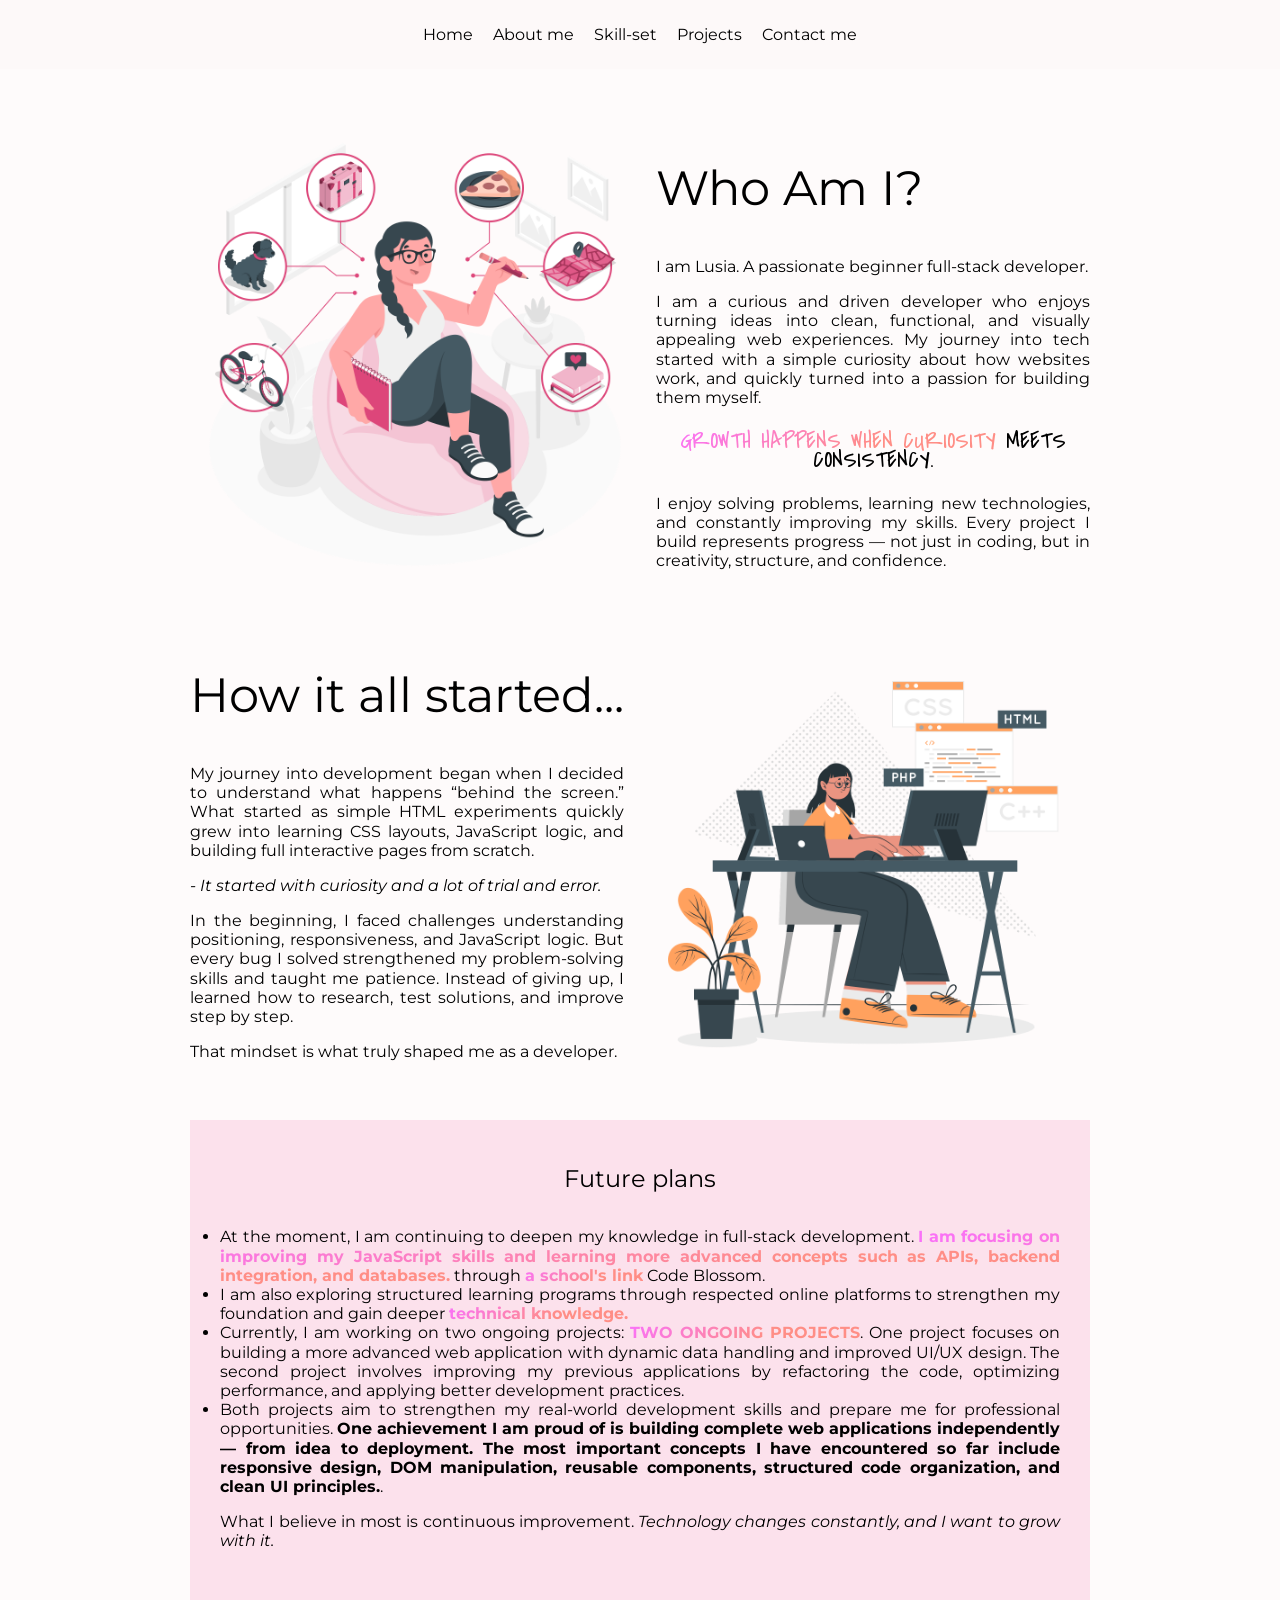
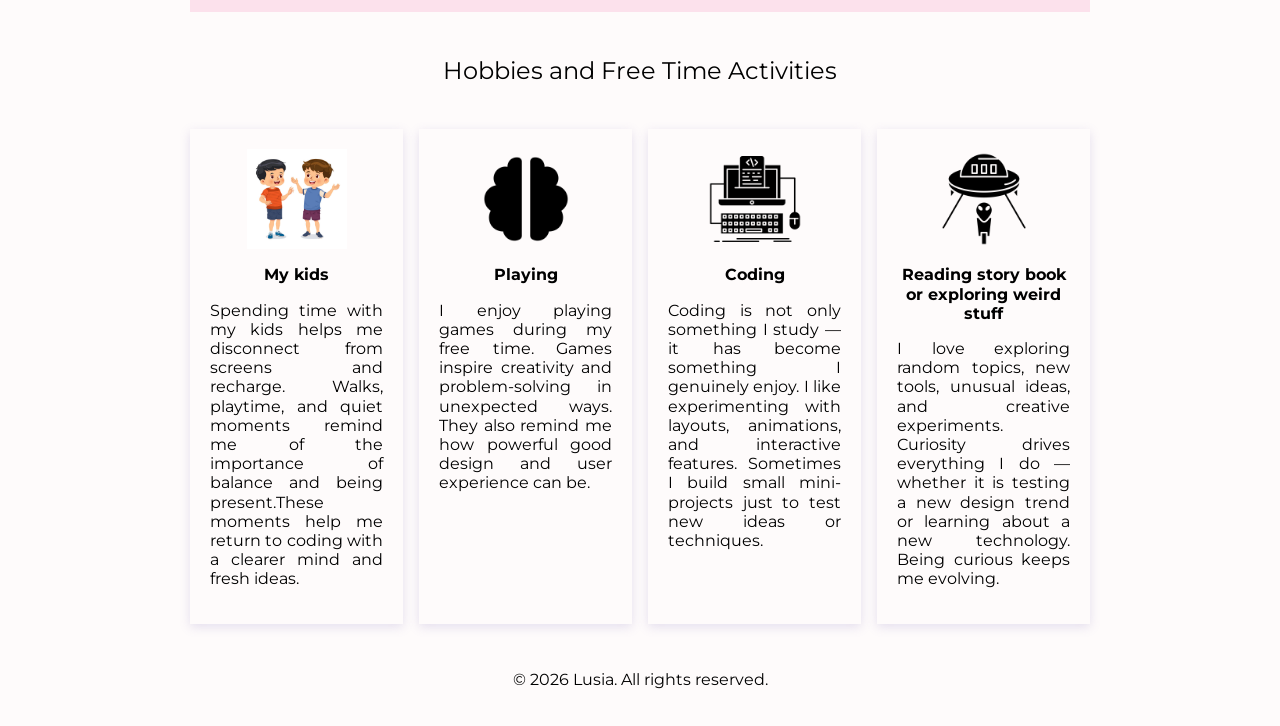
==== about-me.html @ 2c245848 "Add files via upload" ====
<!DOCTYPE html>
<html lang="en">

<head>
    <meta charset="UTF-8">
    <meta name="viewport" content="width=device-width, initial-scale=1.0">
    <meta name="description" content="Portfolio of Lusia Kaushiningwa showcasing web development projects.">
    <meta name="author" content="Lusia Kaushiningwa">
    <link rel="icon" href="assets/favicon.jpg">
    <meta property="og:title" content="Lusia Kaushiningwa Portfolio">
    <meta property="og:description" content="Web development projects using HTML, CSS, JavaScript, and Bootstrap.">
    <meta property="og:image" content="images/preview.png">
    <meta name="theme-color" content="#0d6efd">
        <title>Lusia portfolio - About Me</title>
    <link rel="shortcut icon" href="assets/Code blossom.jpg">
    <link rel="icon" href="assets/Code blossom.jpg">
    <link rel="stylesheet" type="text/css" href="css/style.css">
    <link rel="stylesheet" type="text/css" href="css/style-about-me.css">
    <!-- Google Fonts -->
    <link rel="preconnect" href="https://fonts.googleapis.com">
    <link rel="preconnect" href="https://fonts.gstatic.com" crossorigin>
    <link href="https://fonts.googleapis.com/css2?family=Covered+By+Your+Grace&family=Montserrat:wght@200;400&family=Oswald:wght@200;400&display=swap" rel="stylesheet">
</head>

<body>
    <!-- navigation bar -->
    <nav class="sticky">
        <label for="drop" class="toggle" id="main-toggle">
            <span class="nav-icon"></span>
        </label>
        <input type="checkbox" id="drop">
        <ul class="main-nav">
            <li><a href="index.html">Home</a></li>
            <li><a href="about-me.html">About me</a></li>
            <li><a href="skill-set.html">Skill-set</a></li>
            <li><a href="portfolio.html">Projects</a></li>
            <li><a href="index.html#contact-me">Contact me</a></li>
        </ul>
    </nav>

    <!-- about me -->
    <!-- section1 - introduction -->
    <section class="grid-system-2 w-900 padding">
        <section class="center align-center">
            <img class="max-width" src="assets/about-me1.png" alt="picture-of-me">
        </section>
        <section class="justify">
            <h2 class="main-title-large">Who Am I?</h2>
            <p>I am Lusia. A passionate beginner full-stack developer.</p>
            <p>I am a curious and driven developer who enjoys turning ideas into clean, functional, and visually appealing web experiences. My journey into tech started with a simple curiosity about how websites work, and quickly turned into a passion for building them myself. </p>
            <p class="quote uppercase center"><span class="colorful-letter">Growth happens when curiosity </span> meets consistency.</p>
            <p>I enjoy solving problems, learning new technologies, and constantly improving my skills. Every project I build represents progress — not just in coding, but in creativity, structure, and confidence.</p>
        </section>
    </section>


    <!-- section2 - background story -->
    <section class="grid-system-2 w-900 padding">
        <section class="justify">
            <h2 class="main-title-large center">How it all started...</h2>
            <p>My journey into development began when I decided to understand what happens “behind the screen.” What started as simple HTML experiments quickly grew into learning CSS layouts, JavaScript logic, and building full interactive pages from scratch.</p>
            <p class="italic">- It started with curiosity and a lot of trial and error.</p>
            <p>In the beginning, I faced challenges understanding positioning, responsiveness, and JavaScript logic. But every bug I solved strengthened my problem-solving skills and taught me patience. Instead of giving up, I learned how to research, test solutions, and improve step by step.</p>

           <p>That mindset is what truly shaped me as a developer.</p>
        </section>
        <section class="center align-center">
            <img class="max-width" src="assets/about-me2.png" alt="story-of-myself">
        </section>
    </section>


    <!-- section3 - future plans -->
    <section class="w-900">
        <section class="baby-pink-light">
            <h3 class="main-title center">Future plans</h3>
            <ul class="justify padding-list-10">
                <li class="no-padding-list-item">
                    At the moment, I am continuing to deepen my knowledge in full-stack development. <span
                        class="bold colorful-letter">I am focusing on improving my JavaScript skills and learning more advanced concepts such as APIs, backend integration, and databases.</span> through <span
                        class="bold colorful-letter"><a class="link" href="https://www.code-blossom.com/"
                            target="_blank">a school's link</a></span>
                    Code Blossom.
                </li>
                <li class="no-padding-list-item">
                    I am also exploring structured learning programs through respected online platforms to strengthen my foundation and gain deeper  <span
                        class="bold colorful-letter">technical knowledge.</span>
                </li>
                <li class="no-padding-list-item">
                    Currently, I am working on two ongoing projects: <span class="bold uppercase colorful-letter">two ongoing projects</span>.
                    One project focuses on building a more advanced web application with dynamic data handling and improved UI/UX design.
                    The second project involves improving my previous applications by refactoring the code, optimizing performance, and applying better development practices.
                </li>
                <li class="no-padding-list-item">
                    Both projects aim to strengthen my real-world development skills and prepare me for professional opportunities.
                     <span class="bold">One achievement I am proud of is building complete web applications independently — from idea to deployment. The most important concepts I have encountered so far include responsive design, DOM manipulation, reusable components, structured code organization, and clean UI principles.</span>. 
                </li>
                <p>What I believe in most is continuous improvement.  <span class="italic">Technology changes constantly, and I want to grow with it.</span> </p>
            </ul>
        </section>
    </section>

    <!-- section4 - hobbies -->
    <section class="margin-trbl10">
        <section>
            <h3 class="main-title center padding">Hobbies and Free Time Activities</h3>
        </section>
        <section class="grid-system-4 w-900">
            <section class="card small-card justify">
                <img class="box margin-auto hobbies" src="assets/Kids.jpg" alt="hobbies1">
                <p class="bold center">My kids</p>
                <p>Spending time with my kids helps me disconnect from screens and recharge. Walks, playtime, and quiet moments remind me of the importance of balance and being present.These moments help me return to coding with a clearer mind and fresh ideas.</p>
            </section>
            <section class="card small-card justify">
                <img class="box margin-auto hobbies" src="assets/board-game.png" alt="hobbies2">
                <p class="bold center">Playing</p>
                <p>I enjoy playing games during my free time. Games inspire creativity and problem-solving in unexpected ways. They also remind me how powerful good design and user experience can be.</p>
            </section>
            <section class="card small-card justify">
                <img class="box margin-auto hobbies" src="assets/coding.png" alt="hobbies3">
                <p class="bold center">Coding</p>
                <p>Coding is not only something I study — it has become something I genuinely enjoy. I like experimenting with layouts, animations, and interactive features. Sometimes I build small mini-projects just to test new ideas or techniques.</p>
            </section>
            <section class="card small-card justify">
                <img class="box margin-auto hobbies" src="assets/plot-reading.png" alt="hobbies4">
                <p class="bold center">Reading story book or exploring weird stuff</p>
                <p>I love exploring random topics, new tools, unusual ideas, and creative experiments. Curiosity drives everything I do — whether it is testing a new design trend or learning about a new technology. Being curious keeps me evolving.</p>
            </section>
        </section>
    </section>

    <!-- footer -->
    <footer>
  <p>© <span id="year">2026</span> Lusia. All rights reserved.</p>
</footer>
<script src="js/main.js"></script>
</body>

</html>
---- css/style.css ----
/* BODY */
html{
    font-size: 100%;
    line-height: 1.2rem;
    /* text-size adjust is to maintain the text-size even when the users rotates their phone to landscape view */
    -webkit-text-size-adjust: 100%;
    /* Firefox supports only the android version and safari supports only the ios version at the moment according to MDN (2023)*/
    -moz-text-size-adjust: 100%;
    -ms-text-size-adjust: 100%;
}

body {
    background-color: rgba(253, 244, 244, 30%);
    font-family: 'Montserrat', Arial, sans-serif;
    margin: 0px;
}
/*-------------------------------------------*/

/* GENERAL */
/* Fonts */
.large{
    font-weight: normal;
    line-height: normal;
    font-family: 'Oswald', Arial, sans-serif;
    font-size: 5rem;
    letter-spacing: 4px;
    font-weight: bold;
    text-transform: uppercase;
    margin: 0px;  
    background-image: linear-gradient(135deg, rgb(250, 113, 250)0%, rgb(255, 142, 134)60%);
    background-clip: text;
    -webkit-background-clip: text;
    -webkit-text-fill-color: transparent;
    word-wrap: break-word;
}

.medium-spacing{
    font-weight: normal;
    line-height: normal;
    font-family: 'Oswald', Arial, sans-serif;
    font-size: 4rem;
    letter-spacing: 4px;
    margin: 0px;
}

.medium-spacing-halfsize{
    font-weight: normal;
    line-height: normal;
    font-family: 'Oswald', Arial, sans-serif;
    font-size: 2rem;
    letter-spacing: 4px;
    margin: 0px;
}

.main-title-large{
    font-weight: normal;
    line-height: normal;
    font-size: 3rem;
}

.main-title{
    font-weight: normal;
    line-height: normal;
    font-size: 1.5rem;
}

.small{
    font-weight: normal;
    font-size: 0.7rem;
}

.quote{
    font-family: 'Covered By Your Grace', cursive, sans-serif;
    font-size: 1.5em;
}

.uppercase{
    text-transform: uppercase;
}

.italic{
    font-style: italic;
}

.bold{
    font-weight: bold;
}

.colorful-letter{
    background-image: linear-gradient(135deg, rgb(250, 113, 250)0%, rgb(255, 142, 134)60%);
    background-clip: text;
    -webkit-background-clip: text;
    -webkit-text-fill-color: transparent;
}

/* Background colors */
.baby-pink{
    background-color: rgba(253, 129, 187, 0.3);
    margin: 20px auto;
    padding: 20px;
    text-align: center;
}

.baby-pink-light{
    background-color: rgba(243, 162, 200, 0.3);
    margin: 20px auto;
    padding: 20px;
    text-align: center;
}

/* Setting alignments and sizing */
/* for the flexbox */
.wrapper{
    max-width: 900px;
    margin: auto;
    padding: 20px;
    display: flex;
    gap: 20px 20px;
}

.column{
    flex: 50%;
}

.w-900{
    max-width: 900px;
    margin: auto;
}

/* for the grid system */
.grid-system-2{
    display: grid;
    grid-template-columns: repeat(2, 1fr);
    gap: 1rem;
}

.grid-system-4{
    display: grid;
    grid-template-columns: repeat(auto-fill, minmax(200px, 1fr));
    gap: 1rem;
}

/* other */
.max-width{
    max-width: 450px;
}

.max-height{
    max-height: 350px;
}

.align-center{
    align-self: center;
}

.justify-content{
    justify-content: right;
}

.justify{
    text-align: justify;
}

.center{
    text-align: center;
}

.padding{
    padding: 20px;
}

.padding-top{
    padding-top: 20px;
}

.padding-right{
    padding-right: 20px;
}

.padding-bottom{
    padding-bottom: 20px;
}

.padding-left{
    padding-left: 20px;
}

.margin-auto{
    margin: auto;
}

.margin-trbl10{
    margin: 10px;
}

/* for sticky bottom button */
.flex{
    display: flex;
    flex-direction: column;
}

.bottom{
    align-self: flex-start;
    margin-top: auto;
    transition: background-color 1s ease, color 1s ease;
}

/* Miscellaneous */
.button{
    background-color: rgba(253, 129, 187, 0.3);
    padding: 10px;
    text-decoration: none;
    border-radius: 5%;
    color: black;
}

/* I only used button-outline on this project, */
.button-outline{
    border: 2px solid  rgba(253, 129, 187, 0.3);
    padding: 10px;
    text-decoration: none;
    border-radius: 5%;
    color: black;
}

.link{
    text-decoration: none;
    transition: 1s ease-in-out;
}

/* I had to double this code, because of the :hover and :active on link above */
.link-no-scale{
    text-decoration: none;
}

.no-padding-list-item{
    padding-left: 0;
}

.padding-list-10{
    padding: 10px;
}

.no-bullet-list{
    list-style-type: none;
}
/* ---------------------------------- */

/* ANIMATIONS AND OTHER BEAUTIES */
.button-outline:hover, .button-outline:active{
    border: 2px solid  rgba(253, 129, 187, 0.3);
    background-color: rgba(253, 129, 187, 0.6);
    padding: 10px;
    text-decoration: none;
    border-radius: 5%;
    color: rgb(255, 255, 255);
    
}

.link:hover, .link:active{
    font-size: 1.2rem;
    transform: scale(1.5);
}

.progress-bar:hover, .progress-bar:active {
    box-shadow: 5px 5px 5px #cdadcd;
    
}

/* ---------------------------------- */

/* NAV */
nav {
    margin-bottom: 30px;
}

.main-nav{
    background-color: rgb(253, 249, 249);
    display: flex;
    list-style-type: none;
    justify-content: center;
    padding: 20px;
    margin: 0px;
}

.main-nav li {
    padding: 5px 10px;
}

.main-nav li a {
    color: #000000;
    text-decoration: none;
}

.main-nav li a:hover {
    color: rgb(254, 175, 210);
    text-decoration: none;
    font-weight: bold;
}

.sticky {
    position: -webkit-sticky; /* for Safari */
    position: sticky;
    top: 0;
    align-self: flex-start; /* <-- this is the fix */
}

/* Nav-icon */
.toggle, #drop{
    display: none;
}

#main-toggle{
    border: 1px solid #df36854d;
    float: right;
    padding: 20px;
    /* position: relative; */
    user-select: none;
}

.nav-icon{
    background-color: #df36854d;
    display: block;
    height: 3px;
    width: 10px;
    position: relative;
}

.nav-icon::before,
.nav-icon::after{
    background-color: #df36854d;
    content: "";
    display: block;
    height: 100%;
    width: 100%;
    position: absolute;
}

.nav-icon::before{
    top: 5px;
}

.nav-icon::after{
    top: -5px;
}
/* ---------------------------------- */

/* FOOTER */
footer{
    color: #000000;
    text-align: center;
    padding: 20px 0px;
}
/* ---------------------------------- */

/* INTRODUCTION */
.header-img{
    border-radius: 70%;
}
/* ---------------------------------- */

/* ARTICLE */
/* Everything here is made with general classes. Find them in the GENERAL section */
/* ---------------------------------- */

/* ABOUT ME */
/* Everything here is made with general classes. Find them in the GENERAL section */
/* ---------------------------------- */

/* SKILLS */
.skills {
    list-style: none;
    text-transform: uppercase;
}

.progress-bar {
    background-color: #353b48;
    display: block;
    height: 10px;
    border-radius: 20px;
    transition: box-shadow 1s ease;
}

.progress-bar span {
    height: 10px;
    float: left;
    background: linear-gradient(135deg, rgb(250, 113, 250)0%, rgb(255, 142, 134)60%);
    border-radius: 20px;
    -webkit-background: linear-gradient(135deg, rgb(250, 113, 250) 0%, rgb(255, 142, 134) 60%);
    -webkit-border-radius: 20px;
}

.html {
    width: 90%;
    animation: html 3s;
}

.css {
    width: 75%;
    animation: css 3s;
}

.javascript {
    width: 63%;
    animation: javascript 3s;
}

.php {
    width: 54%;
    animation: php 3s;
}

.comm-adapt {
    width: 90%;
    animation: comm-adapt 3s;
}

.team-player {
    width: 85%;
    animation: team-player 3s;
}

.problem-solving {
    width: 82%;
    animation: problem-solving 3s;
}

.open-minded {
    width: 75%;
    animation: open-minded 3s;
}

@keyframes html {
    0% {
        width: 0%;
    }
    100% {
        width: 90%;
    }
}

@keyframes css {
    0% {
        width: 0%;
    }
    100% {
        width: 75%;
    }
}

@keyframes javascript {
    0% {
        width: 0%;
    }
    100% {
        width: 63%;
    }
}

@keyframes php {
    0% {
        width: 0%;
    }
    100% {
        width: 54%;
    }
}

@keyframes comm-adapt {
    0% {
        width: 0%;
    }
    100% {
        width: 90%;
    }
}

@keyframes team-player {
    0% {
        width: 0%;
    }
    100% {
        width: 85%;
    }
}

@keyframes problem-solving {
    0% {
        width: 0%;
    }
    100% {
        width: 82%;
    }
}

@keyframes open-minded {
    0% {
        width: 0%;
    }
    100% {
        width: 75%;
    }
}
/* ---------------------------------- */

/* PROJECTS */
/* I also used these card settings on other sub-pages */
.card{
    box-shadow: 0 3px 10px rgb(127 110 187 / 0.2); 
    padding: 20px;
}

.box{
    display: block;
    width: 100px;
}
/* ---------------------------------- */

/* CONTACT ME */
.box-contact{
    display: block;
    width: 100%; 
    text-align: center;
}

.logo{
    width: 50px;
}
/* ---------------------------------- */

/* SPECIAL THANKS */
/* Everything here is made with general classes. Find them in the GENERAL section */
/* ---------------------------------- */

/* RESPONSIVENESS */
/* Had to pay attention for that wondow.innerWidth when calculated max-width */
@media screen and (max-width: 867px){
    body{
        font-size: 90%;
    }

    .grid-system-2{
        grid-template-columns: 1fr;
    }

    .large{
        font-size: 4rem;
    }

    .medium-spacing{
        font-size: 2.5rem;
    }

    .main-title-large{
        font-size: 2rem;
        text-align: center;  
        margin: 0;
    }

    .main-title{
        text-align: center;
        margin: 0;
    }

    .small{
        font-size: 0.6rem;
    }

    .max-width{
        max-width: 300px
    }

    .max-height{
        max-height: 250px;
    }

    .padding-top{
        padding-top: 10px;
    }
    
    .padding-right{
        padding-right: 10px;
    }

    .padding-bottom{
        padding-bottom: 10px;
    }
    
    .padding-left{
        padding-left: 10px;
    }

    .logo{
        width: 40px;
    }
}

/* wrapper on home page looks better with this @media */
@media screen and (max-width: 750px){
    .wrapper{
        flex-direction: column;
        gap: 20px 0px;
    }

    .column{
        flex: 100%;
    }

    .box{
        margin: auto;
    }

    .thanks{
        text-align: center;
    }
}

/* media query for hamburger menu with dropdown */
@media screen and (max-width: 510px){
    .main-nav{
        display: none;
    }

    .toggle{
        display: block;
        background-color: #ffffff;
        border: 1px solid #fd81bb4d;
    }
    
    .toggle:hover{
        background-color: #f0e7e7;
    }
    
    #drop:checked+.main-nav{
        display: block;
    }

    nav{
        padding-bottom: 25px;
    }

    .max-width{
        max-width: 100%;
    }
}

/* media query for smaller screens */
/* smaller fonts were my way to go */
@media screen and (max-width: 377px){
    body{
        line-height: 1.5rem;
    }

    .large{
        font-size: 3rem;
    }

    .medium-spacing{
        font-size: 1.5rem;
    }

    .medium-spacing-halfsize{
        font-size: 1.5rem;
    }

    .main-title{
        font-size: 1rem;
    }

    .main-title-large{
        font-size: 1.5rem;
    }
}

/* DARK THEME */
@media (prefers-color-scheme: dark) {
    body {
        background-color: rgba(45, 45, 45, 1);
        color: white;
    }

    .baby-pink {
        background-color: rgb(243, 162, 200);
    }

    .baby-pink-light {
        background-color: rgba(45, 45, 45, 1);
        border: 2px solid rgb(243, 162, 200);
    }

    .main-nav {
        background-color: rgba(45, 45, 45, 1);
    }

    .main-nav li a {
        color: white;
    }

    .main-nav li a:hover {
        color: rgb(254, 175, 210);
    }

    #main-toggle{
        border: 1px solid rgba(255, 255, 255, 0.6);
        background-color: rgba(45, 45, 45, 1);
    }
    
    .nav-icon{
        background-color: rgba(255, 255, 255, 0.6);
    }
    
    .nav-icon::before,
    .nav-icon::after{
        background-color: rgba(255, 255, 255, 0.6);
    }

    .button-outline{
        border: 2px solid rgb(254, 175, 210);
        color: white;
    }

    .button-outline:hover, .button-outline:active{
        border: 2px solid rgb(254, 175, 210);
        background-color: rgb(254, 175, 210);
    }

    .card{
        box-shadow: 0 0px 0px; 
        border: 2px solid rgb(254, 175, 210);
    }

    .logo{
        background-color: white;
        padding: 2px;
        border-radius: 4px;
    }

    .hobbies{
        background-color: white;
        border-radius: 100%;
        padding: 10px;
    }

    footer{
        color: white;
    }

    @media screen and (max-width: 929px) {
        .baby-pink-light {
            margin-left: 10px;
            margin-right: 10px;
        }
    }
}
---- css/style-about-me.css ----
/* MEDIA OVERWRITE AND NEW SETTINGS */
@media screen and (max-width: 950px){
    .main-title-large{
        text-align: center;
    }

    .grid-system-2{
        grid-template-columns: 1fr;
    }

    .grid-system-4{
        grid-template-columns: repeat(2, 1fr);
    }

    .small-card{
        min-height: 300px;
    }
}

@media screen and (max-width: 950px) and (min-width: 510px){
    .max-width{
        max-width: 300px;
    }
}
@media screen and (max-width: 950px) and (min-width: 377px){
    .main-title-large{
        font-size: 2rem;
        text-align: center;  
        margin: 0;
    }
}

@media screen and (max-width: 600px){
    .grid-system-4{
        grid-template-columns: 1fr;
    }

    .small-card{
        height: auto;
    }
}
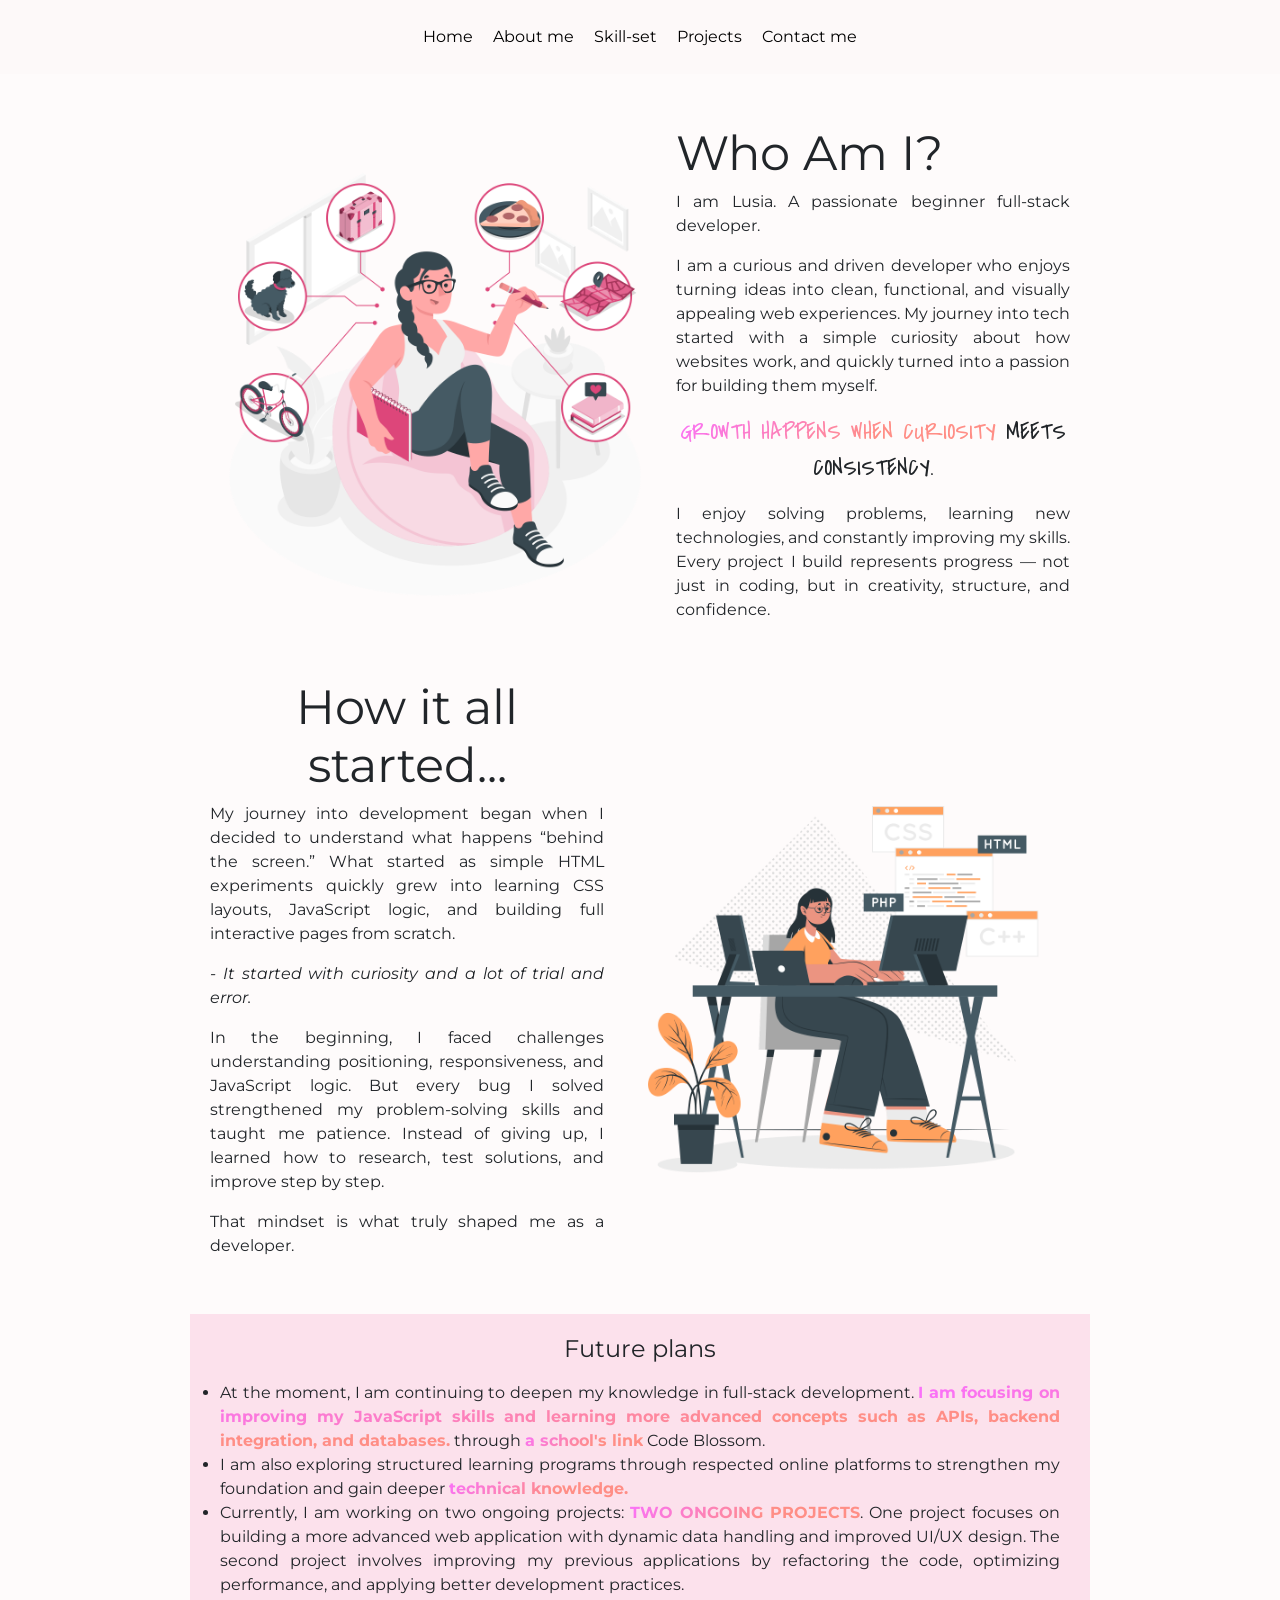
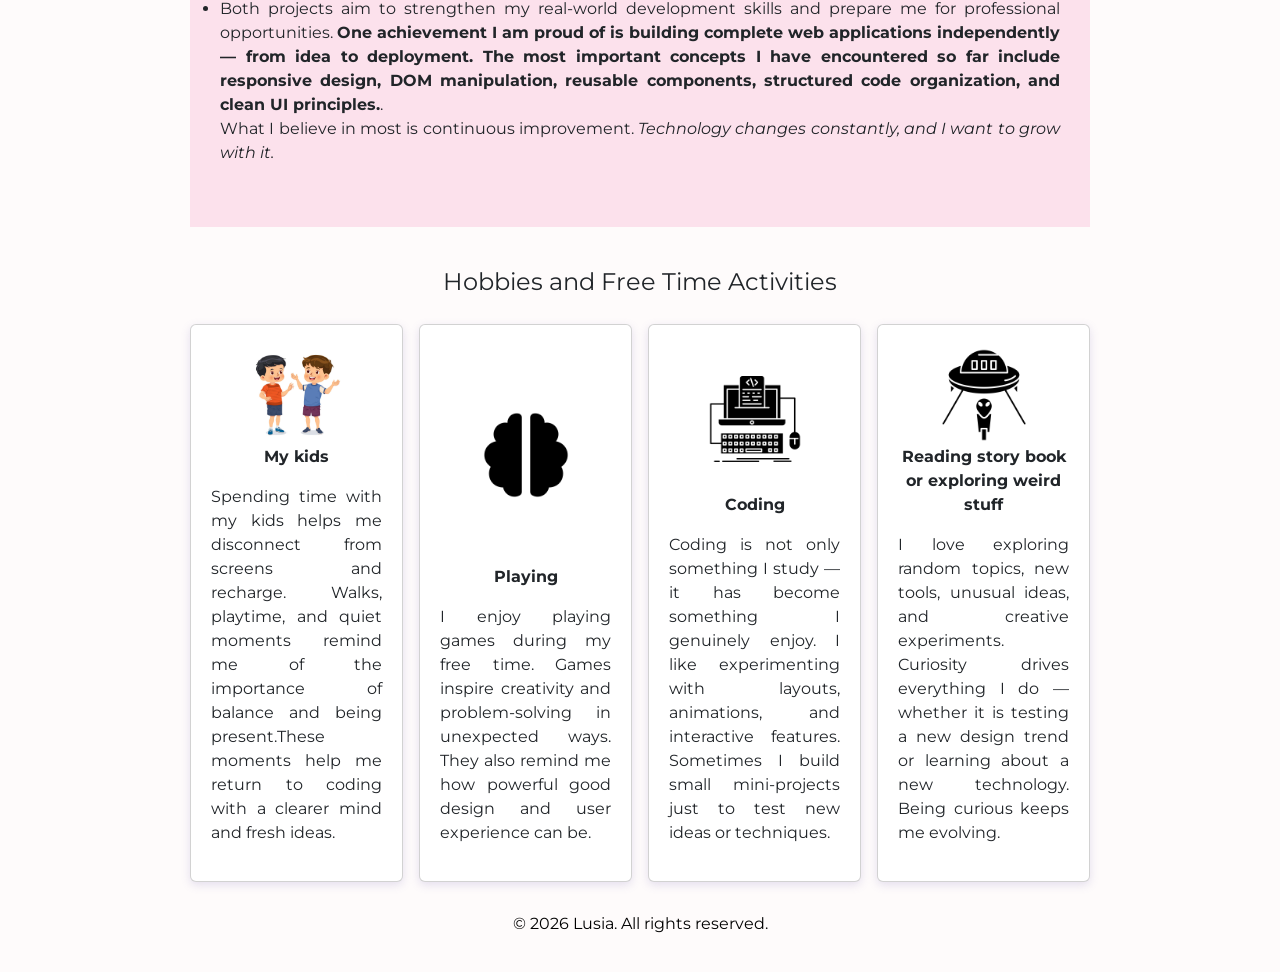
==== commit 793439e1: "Adding bootstrap CDN" ====
--- a/about-me.html
+++ b/about-me.html
@@ -10,10 +10,11 @@
     <meta property="og:title" content="Lusia Kaushiningwa Portfolio">
     <meta property="og:description" content="Web development projects using HTML, CSS, JavaScript, and Bootstrap.">
     <meta property="og:image" content="images/preview.png">
-    <meta name="theme-color" content="#0d6efd">
-        <title>Lusia portfolio - About Me</title>
+    <meta name="theme-color" content="#1e3a8a">
+    <title>About-Me | Lusia Kaushiningwa Portfolio</title>
     <link rel="shortcut icon" href="assets/Code blossom.jpg">
     <link rel="icon" href="assets/Code blossom.jpg">
+    <link href="https://cdn.jsdelivr.net/npm/bootstrap@5.0.1/dist/css/bootstrap.min.css" rel="stylesheet">
     <link rel="stylesheet" type="text/css" href="css/style.css">
     <link rel="stylesheet" type="text/css" href="css/style-about-me.css">
     <!-- Google Fonts -->
@@ -47,7 +48,8 @@
         <section class="justify">
             <h2 class="main-title-large">Who Am I?</h2>
             <p>I am Lusia. A passionate beginner full-stack developer.</p>
-            <p>I am a curious and driven developer who enjoys turning ideas into clean, functional, and visually appealing web experiences. My journey into tech started with a simple curiosity about how websites work, and quickly turned into a passion for building them myself. </p>
+            <p>I am a curious and driven developer who enjoys turning ideas into clean, functional, and visually appealing web experiences. My journey into tech started with a simple curiosity about how websites work, and quickly turned into a passion for
+                building them myself. </p>
             <p class="quote uppercase center"><span class="colorful-letter">Growth happens when curiosity </span> meets consistency.</p>
             <p>I enjoy solving problems, learning new technologies, and constantly improving my skills. Every project I build represents progress — not just in coding, but in creativity, structure, and confidence.</p>
         </section>
@@ -60,9 +62,10 @@
             <h2 class="main-title-large center">How it all started...</h2>
             <p>My journey into development began when I decided to understand what happens “behind the screen.” What started as simple HTML experiments quickly grew into learning CSS layouts, JavaScript logic, and building full interactive pages from scratch.</p>
             <p class="italic">- It started with curiosity and a lot of trial and error.</p>
-            <p>In the beginning, I faced challenges understanding positioning, responsiveness, and JavaScript logic. But every bug I solved strengthened my problem-solving skills and taught me patience. Instead of giving up, I learned how to research, test solutions, and improve step by step.</p>
+            <p>In the beginning, I faced challenges understanding positioning, responsiveness, and JavaScript logic. But every bug I solved strengthened my problem-solving skills and taught me patience. Instead of giving up, I learned how to research, test
+                solutions, and improve step by step.</p>
 
-           <p>That mindset is what truly shaped me as a developer.</p>
+            <p>That mindset is what truly shaped me as a developer.</p>
         </section>
         <section class="center align-center">
             <img class="max-width" src="assets/about-me2.png" alt="story-of-myself">
@@ -76,26 +79,21 @@
             <h3 class="main-title center">Future plans</h3>
             <ul class="justify padding-list-10">
                 <li class="no-padding-list-item">
-                    At the moment, I am continuing to deepen my knowledge in full-stack development. <span
-                        class="bold colorful-letter">I am focusing on improving my JavaScript skills and learning more advanced concepts such as APIs, backend integration, and databases.</span> through <span
-                        class="bold colorful-letter"><a class="link" href="https://www.code-blossom.com/"
-                            target="_blank">a school's link</a></span>
-                    Code Blossom.
+                    At the moment, I am continuing to deepen my knowledge in full-stack development. <span class="bold colorful-letter">I am focusing on improving my JavaScript skills and learning more advanced concepts such as APIs, backend integration, and databases.</span>                    through <span class="bold colorful-letter"><a class="link" href="https://www.code-blossom.com/"
+                            target="_blank">a school's link</a></span> Code Blossom.
                 </li>
                 <li class="no-padding-list-item">
-                    I am also exploring structured learning programs through respected online platforms to strengthen my foundation and gain deeper  <span
-                        class="bold colorful-letter">technical knowledge.</span>
+                    I am also exploring structured learning programs through respected online platforms to strengthen my foundation and gain deeper <span class="bold colorful-letter">technical knowledge.</span>
                 </li>
                 <li class="no-padding-list-item">
-                    Currently, I am working on two ongoing projects: <span class="bold uppercase colorful-letter">two ongoing projects</span>.
-                    One project focuses on building a more advanced web application with dynamic data handling and improved UI/UX design.
-                    The second project involves improving my previous applications by refactoring the code, optimizing performance, and applying better development practices.
+                    Currently, I am working on two ongoing projects: <span class="bold uppercase colorful-letter">two ongoing projects</span>. One project focuses on building a more advanced web application with dynamic data handling and improved UI/UX
+                    design. The second project involves improving my previous applications by refactoring the code, optimizing performance, and applying better development practices.
                 </li>
                 <li class="no-padding-list-item">
                     Both projects aim to strengthen my real-world development skills and prepare me for professional opportunities.
-                     <span class="bold">One achievement I am proud of is building complete web applications independently — from idea to deployment. The most important concepts I have encountered so far include responsive design, DOM manipulation, reusable components, structured code organization, and clean UI principles.</span>. 
+                    <span class="bold">One achievement I am proud of is building complete web applications independently — from idea to deployment. The most important concepts I have encountered so far include responsive design, DOM manipulation, reusable components, structured code organization, and clean UI principles.</span>.
                 </li>
-                <p>What I believe in most is continuous improvement.  <span class="italic">Technology changes constantly, and I want to grow with it.</span> </p>
+                <p>What I believe in most is continuous improvement. <span class="italic">Technology changes constantly, and I want to grow with it.</span> </p>
             </ul>
         </section>
     </section>
@@ -109,7 +107,9 @@
             <section class="card small-card justify">
                 <img class="box margin-auto hobbies" src="assets/Kids.jpg" alt="hobbies1">
                 <p class="bold center">My kids</p>
-                <p>Spending time with my kids helps me disconnect from screens and recharge. Walks, playtime, and quiet moments remind me of the importance of balance and being present.These moments help me return to coding with a clearer mind and fresh ideas.</p>
+                <p>Spending time with my kids helps me disconnect from screens and recharge. Walks, playtime, and quiet moments remind me of the importance of balance and being present.These moments help me return to coding with a clearer mind and fresh
+                    ideas.
+                </p>
             </section>
             <section class="card small-card justify">
                 <img class="box margin-auto hobbies" src="assets/board-game.png" alt="hobbies2">
@@ -131,9 +131,10 @@
 
     <!-- footer -->
     <footer>
-  <p>© <span id="year">2026</span> Lusia. All rights reserved.</p>
-</footer>
-<script src="js/main.js"></script>
+        <p>© <span id="year">2026</span> Lusia. All rights reserved.</p>
+    </footer>
+    <script src="js/main.js"></script>
+    <script src="https://cdn.jsdelivr.net/npm/bootstrap@5.0.1/dist/js/bootstrap.bundle.min.js"></script>
 </body>
 
 </html>
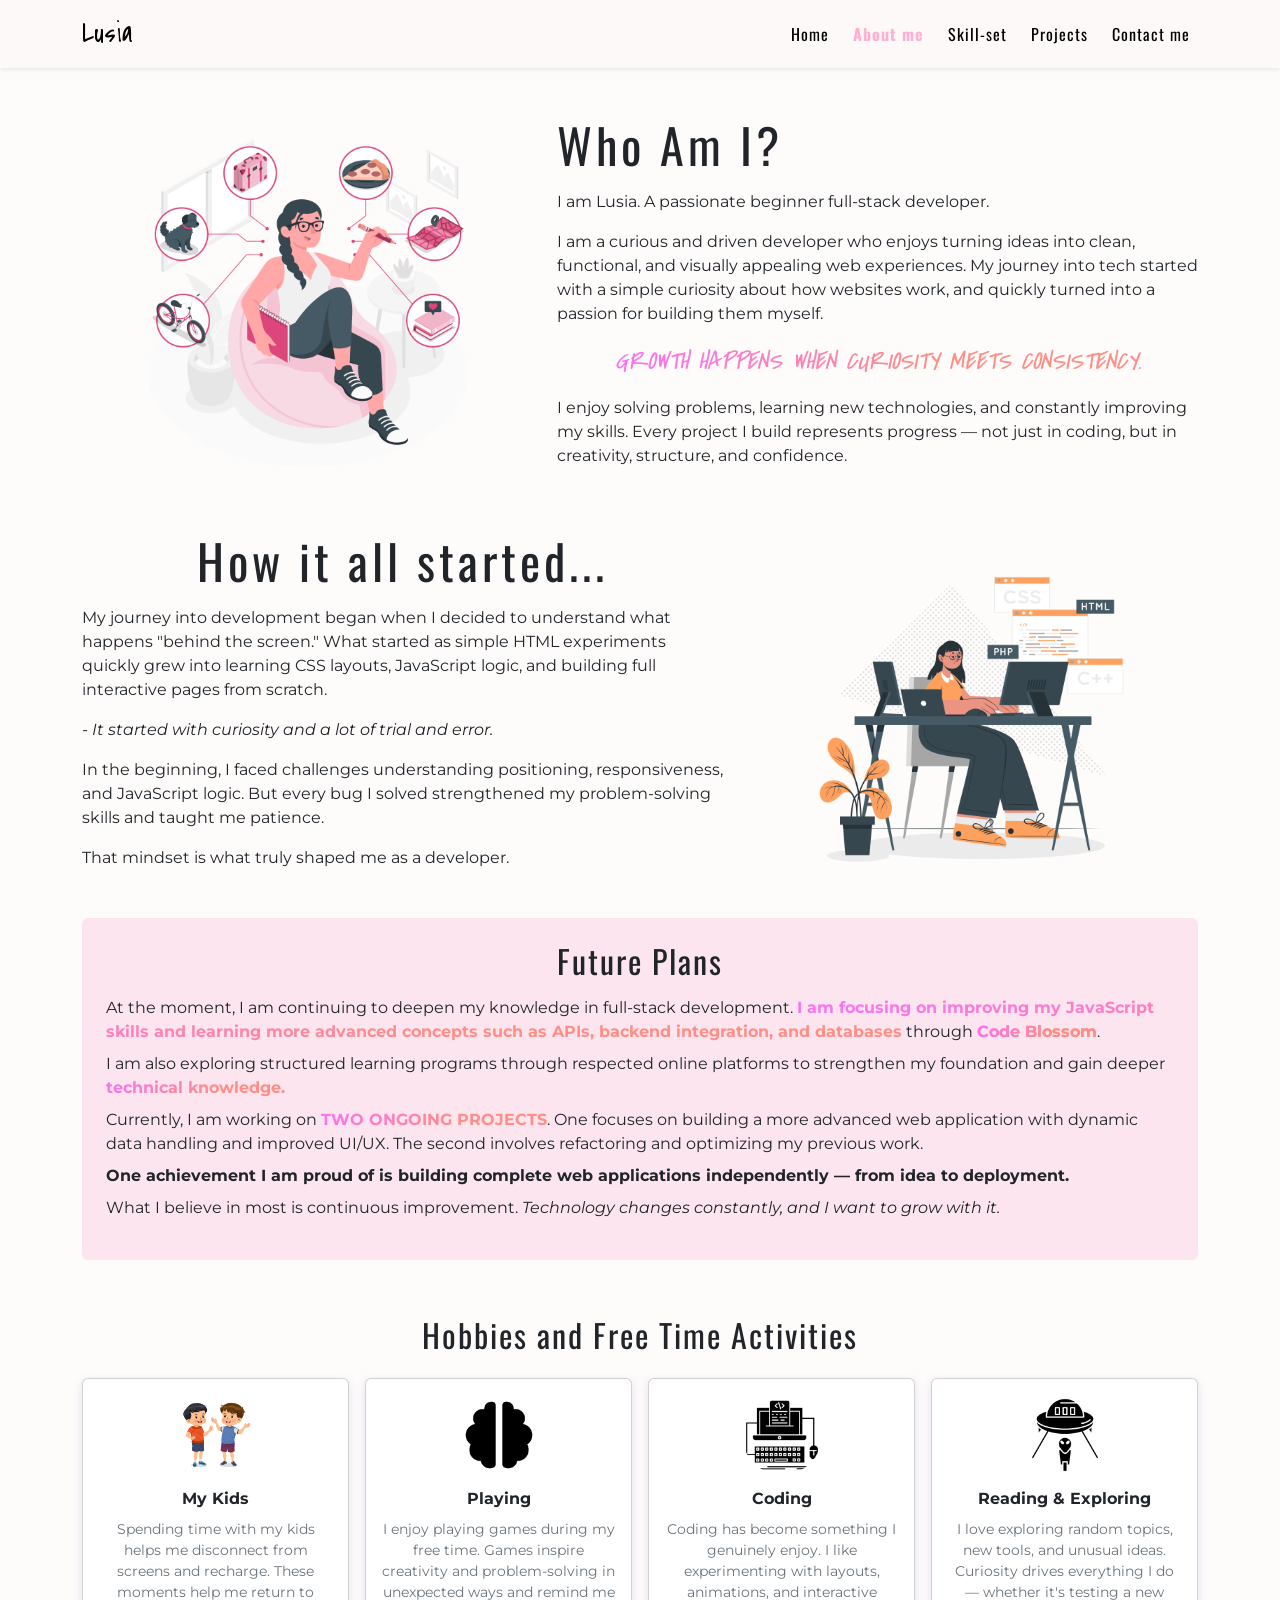
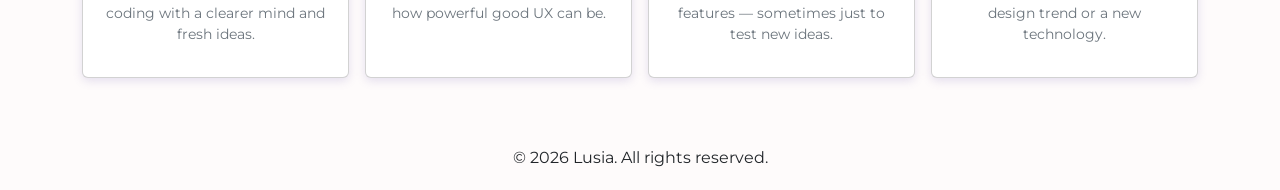
==== commit 82d7aa1e: "Using Bootstrap classes" ====
--- a/about-me.html
+++ b/about-me.html
@@ -1,140 +1,179 @@
-<!DOCTYPE html>
-<html lang="en">
-
-<head>
-    <meta charset="UTF-8">
-    <meta name="viewport" content="width=device-width, initial-scale=1.0">
-    <meta name="description" content="Portfolio of Lusia Kaushiningwa showcasing web development projects.">
-    <meta name="author" content="Lusia Kaushiningwa">
-    <link rel="icon" href="assets/favicon.jpg">
-    <meta property="og:title" content="Lusia Kaushiningwa Portfolio">
-    <meta property="og:description" content="Web development projects using HTML, CSS, JavaScript, and Bootstrap.">
-    <meta property="og:image" content="images/preview.png">
-    <meta name="theme-color" content="#1e3a8a">
-    <title>About-Me | Lusia Kaushiningwa Portfolio</title>
-    <link rel="shortcut icon" href="assets/Code blossom.jpg">
-    <link rel="icon" href="assets/Code blossom.jpg">
-    <link href="https://cdn.jsdelivr.net/npm/bootstrap@5.0.1/dist/css/bootstrap.min.css" rel="stylesheet">
-    <link rel="stylesheet" type="text/css" href="css/style.css">
-    <link rel="stylesheet" type="text/css" href="css/style-about-me.css">
-    <!-- Google Fonts -->
-    <link rel="preconnect" href="https://fonts.googleapis.com">
-    <link rel="preconnect" href="https://fonts.gstatic.com" crossorigin>
-    <link href="https://fonts.googleapis.com/css2?family=Covered+By+Your+Grace&family=Montserrat:wght@200;400&family=Oswald:wght@200;400&display=swap" rel="stylesheet">
-</head>
-
-<body>
-    <!-- navigation bar -->
-    <nav class="sticky">
-        <label for="drop" class="toggle" id="main-toggle">
-            <span class="nav-icon"></span>
-        </label>
-        <input type="checkbox" id="drop">
-        <ul class="main-nav">
-            <li><a href="index.html">Home</a></li>
-            <li><a href="about-me.html">About me</a></li>
-            <li><a href="skill-set.html">Skill-set</a></li>
-            <li><a href="portfolio.html">Projects</a></li>
-            <li><a href="index.html#contact-me">Contact me</a></li>
-        </ul>
-    </nav>
-
-    <!-- about me -->
-    <!-- section1 - introduction -->
-    <section class="grid-system-2 w-900 padding">
-        <section class="center align-center">
-            <img class="max-width" src="assets/about-me1.png" alt="picture-of-me">
-        </section>
-        <section class="justify">
-            <h2 class="main-title-large">Who Am I?</h2>
-            <p>I am Lusia. A passionate beginner full-stack developer.</p>
-            <p>I am a curious and driven developer who enjoys turning ideas into clean, functional, and visually appealing web experiences. My journey into tech started with a simple curiosity about how websites work, and quickly turned into a passion for
-                building them myself. </p>
-            <p class="quote uppercase center"><span class="colorful-letter">Growth happens when curiosity </span> meets consistency.</p>
-            <p>I enjoy solving problems, learning new technologies, and constantly improving my skills. Every project I build represents progress — not just in coding, but in creativity, structure, and confidence.</p>
-        </section>
-    </section>
-
-
-    <!-- section2 - background story -->
-    <section class="grid-system-2 w-900 padding">
-        <section class="justify">
-            <h2 class="main-title-large center">How it all started...</h2>
-            <p>My journey into development began when I decided to understand what happens “behind the screen.” What started as simple HTML experiments quickly grew into learning CSS layouts, JavaScript logic, and building full interactive pages from scratch.</p>
-            <p class="italic">- It started with curiosity and a lot of trial and error.</p>
-            <p>In the beginning, I faced challenges understanding positioning, responsiveness, and JavaScript logic. But every bug I solved strengthened my problem-solving skills and taught me patience. Instead of giving up, I learned how to research, test
-                solutions, and improve step by step.</p>
-
-            <p>That mindset is what truly shaped me as a developer.</p>
-        </section>
-        <section class="center align-center">
-            <img class="max-width" src="assets/about-me2.png" alt="story-of-myself">
-        </section>
-    </section>
-
-
-    <!-- section3 - future plans -->
-    <section class="w-900">
-        <section class="baby-pink-light">
-            <h3 class="main-title center">Future plans</h3>
-            <ul class="justify padding-list-10">
-                <li class="no-padding-list-item">
-                    At the moment, I am continuing to deepen my knowledge in full-stack development. <span class="bold colorful-letter">I am focusing on improving my JavaScript skills and learning more advanced concepts such as APIs, backend integration, and databases.</span>                    through <span class="bold colorful-letter"><a class="link" href="https://www.code-blossom.com/"
-                            target="_blank">a school's link</a></span> Code Blossom.
-                </li>
-                <li class="no-padding-list-item">
-                    I am also exploring structured learning programs through respected online platforms to strengthen my foundation and gain deeper <span class="bold colorful-letter">technical knowledge.</span>
-                </li>
-                <li class="no-padding-list-item">
-                    Currently, I am working on two ongoing projects: <span class="bold uppercase colorful-letter">two ongoing projects</span>. One project focuses on building a more advanced web application with dynamic data handling and improved UI/UX
-                    design. The second project involves improving my previous applications by refactoring the code, optimizing performance, and applying better development practices.
-                </li>
-                <li class="no-padding-list-item">
-                    Both projects aim to strengthen my real-world development skills and prepare me for professional opportunities.
-                    <span class="bold">One achievement I am proud of is building complete web applications independently — from idea to deployment. The most important concepts I have encountered so far include responsive design, DOM manipulation, reusable components, structured code organization, and clean UI principles.</span>.
-                </li>
-                <p>What I believe in most is continuous improvement. <span class="italic">Technology changes constantly, and I want to grow with it.</span> </p>
-            </ul>
-        </section>
-    </section>
-
-    <!-- section4 - hobbies -->
-    <section class="margin-trbl10">
-        <section>
-            <h3 class="main-title center padding">Hobbies and Free Time Activities</h3>
-        </section>
-        <section class="grid-system-4 w-900">
-            <section class="card small-card justify">
-                <img class="box margin-auto hobbies" src="assets/Kids.jpg" alt="hobbies1">
-                <p class="bold center">My kids</p>
-                <p>Spending time with my kids helps me disconnect from screens and recharge. Walks, playtime, and quiet moments remind me of the importance of balance and being present.These moments help me return to coding with a clearer mind and fresh
-                    ideas.
-                </p>
-            </section>
-            <section class="card small-card justify">
-                <img class="box margin-auto hobbies" src="assets/board-game.png" alt="hobbies2">
-                <p class="bold center">Playing</p>
-                <p>I enjoy playing games during my free time. Games inspire creativity and problem-solving in unexpected ways. They also remind me how powerful good design and user experience can be.</p>
-            </section>
-            <section class="card small-card justify">
-                <img class="box margin-auto hobbies" src="assets/coding.png" alt="hobbies3">
-                <p class="bold center">Coding</p>
-                <p>Coding is not only something I study — it has become something I genuinely enjoy. I like experimenting with layouts, animations, and interactive features. Sometimes I build small mini-projects just to test new ideas or techniques.</p>
-            </section>
-            <section class="card small-card justify">
-                <img class="box margin-auto hobbies" src="assets/plot-reading.png" alt="hobbies4">
-                <p class="bold center">Reading story book or exploring weird stuff</p>
-                <p>I love exploring random topics, new tools, unusual ideas, and creative experiments. Curiosity drives everything I do — whether it is testing a new design trend or learning about a new technology. Being curious keeps me evolving.</p>
-            </section>
-        </section>
-    </section>
-
-    <!-- footer -->
-    <footer>
-        <p>© <span id="year">2026</span> Lusia. All rights reserved.</p>
-    </footer>
-    <script src="js/main.js"></script>
-    <script src="https://cdn.jsdelivr.net/npm/bootstrap@5.0.1/dist/js/bootstrap.bundle.min.js"></script>
-</body>
-
-</html>+<!DOCTYPE html>
+<html lang="en">
+
+<head>
+  <meta charset="UTF-8">
+  <meta name="viewport" content="width=device-width, initial-scale=1.0">
+  <meta name="description" content="Portfolio of Lusia Kaushiningwa showcasing web development projects.">
+  <meta name="author" content="Lusia Kaushiningwa">
+  <meta property="og:title" content="Lusia Kaushiningwa Portfolio">
+  <meta property="og:description" content="Web development projects using HTML, CSS, JavaScript, and Bootstrap.">
+  <meta name="theme-color" content="#1e3a8a">
+  <title>About Me | Lusia Kaushiningwa Portfolio</title>
+  <link rel="shortcut icon" href="assets/Code blossom.jpg">
+  <link rel="icon" href="assets/Code blossom.jpg">
+  <link href="https://cdn.jsdelivr.net/npm/bootstrap@5.0.1/dist/css/bootstrap.min.css" rel="stylesheet">
+  <link rel="stylesheet" href="css/style.css">
+  <link rel="preconnect" href="https://fonts.googleapis.com">
+  <link rel="preconnect" href="https://fonts.gstatic.com" crossorigin>
+  <link href="https://fonts.googleapis.com/css2?family=Covered+By+Your+Grace&family=Montserrat:wght@200;400&family=Oswald:wght@200;400&display=swap" rel="stylesheet">
+</head>
+
+<body>
+
+  <!-- ══ NAVBAR ══ -->
+  <nav class="navbar navbar-expand-lg sticky-top shadow-sm mb-4">
+    <div class="container">
+      <a class="navbar-brand font-grace fs-3" href="index.html">Lusia</a>
+      <button class="navbar-toggler" type="button"
+              data-bs-toggle="collapse" data-bs-target="#mainNav"
+              aria-controls="mainNav" aria-expanded="false" aria-label="Toggle navigation">
+        <span class="navbar-toggler-icon"></span>
+      </button>
+      <div class="collapse navbar-collapse" id="mainNav">
+        <ul class="navbar-nav ms-auto gap-lg-2">
+          <li class="nav-item"><a class="nav-link" href="index.html">Home</a></li>
+          <li class="nav-item"><a class="nav-link active" href="about-me.html">About me</a></li>
+          <li class="nav-item"><a class="nav-link" href="skill-set.html">Skill-set</a></li>
+          <li class="nav-item"><a class="nav-link" href="portfolio.html">Projects</a></li>
+          <li class="nav-item"><a class="nav-link" href="index.html#contact-me">Contact me</a></li>
+        </ul>
+      </div>
+    </div>
+  </nav>
+
+
+  <!-- ══ SECTION 1 — WHO AM I ══
+    row + col-12 col-md-6 = 2-column on md+, stacked on mobile
+    align-items-center = vertically centre columns
+    gy-4 = vertical gap when stacked on mobile
+  -->
+  <section class="container py-4">
+    <div class="row align-items-center gy-4">
+
+      <div class="col-12 col-md-5 text-center">
+        <img src="assets/about-me1.png" alt="Picture of Lusia" class="img-fluid about-img">
+      </div>
+
+      <div class="col-12 col-md-7">
+        <h2 class="page-title mb-3">Who Am I?</h2>
+        <p>I am Lusia. A passionate beginner full-stack developer.</p>
+        <p>I am a curious and driven developer who enjoys turning ideas into clean, functional, and visually appealing web experiences. My journey into tech started with a simple curiosity about how websites work, and quickly turned into a passion for building them myself.</p>
+        <!-- text-center + fst-italic = centred italic quote -->
+        <p class="quote-text text-center fst-italic my-3">
+          <span class="text-grad">Growth happens when curiosity meets consistency.</span>
+        </p>
+        <p>I enjoy solving problems, learning new technologies, and constantly improving my skills. Every project I build represents progress — not just in coding, but in creativity, structure, and confidence.</p>
+      </div>
+
+    </div>
+  </section>
+
+
+  <!-- ══ SECTION 2 — BACKGROUND STORY ══ -->
+  <section class="container py-4">
+    <div class="row align-items-center gy-4">
+
+      <div class="col-12 col-md-7">
+        <h2 class="page-title text-center mb-3">How it all started...</h2>
+        <p>My journey into development began when I decided to understand what happens "behind the screen." What started as simple HTML experiments quickly grew into learning CSS layouts, JavaScript logic, and building full interactive pages from scratch.</p>
+        <!-- fst-italic = Bootstrap italic utility -->
+        <p class="fst-italic">- It started with curiosity and a lot of trial and error.</p>
+        <p>In the beginning, I faced challenges understanding positioning, responsiveness, and JavaScript logic. But every bug I solved strengthened my problem-solving skills and taught me patience.</p>
+        <p>That mindset is what truly shaped me as a developer.</p>
+      </div>
+
+      <!-- order-first order-md-last: image shows first on mobile, right on desktop -->
+      <div class="col-12 col-md-5 text-center order-first order-md-last">
+        <img src="assets/about-me2.png" alt="My story" class="img-fluid about-img">
+      </div>
+
+    </div>
+  </section>
+
+
+  <!-- ══ SECTION 3 — FUTURE PLANS ══
+    bg-pink-light = custom brand background
+    mx-auto       = centre the section horizontally
+    py-4 px-4     = internal padding
+  -->
+  <section class="container py-2 mb-4">
+    <div class="bg-pink-light py-4 px-4 rounded">
+      <h3 class="section-heading text-center mb-3">Future Plans</h3>
+      <!-- list-unstyled + ps-0 = no bullets, no left indent -->
+      <ul class="list-unstyled ps-0">
+        <li class="mb-2">
+          At the moment, I am continuing to deepen my knowledge in full-stack development.
+          <span class="fw-bold text-grad">I am focusing on improving my JavaScript skills and learning more advanced concepts such as APIs, backend integration, and databases</span>
+          through <span class="fw-bold text-grad"><a class="link-grad" href="https://www.code-blossom.com/" target="_blank">Code Blossom</a></span>.
+        </li>
+        <li class="mb-2">
+          I am also exploring structured learning programs through respected online platforms to strengthen my foundation and gain deeper <span class="fw-bold text-grad">technical knowledge.</span>
+        </li>
+        <li class="mb-2">
+          Currently, I am working on <span class="fw-bold text-uppercase text-grad">two ongoing projects</span>. One focuses on building a more advanced web application with dynamic data handling and improved UI/UX. The second involves refactoring and optimizing my previous work.
+        </li>
+        <li class="mb-2">
+          <span class="fw-bold">One achievement I am proud of is building complete web applications independently — from idea to deployment.</span>
+        </li>
+        <p class="mt-2">What I believe in most is continuous improvement. <span class="fst-italic">Technology changes constantly, and I want to grow with it.</span></p>
+      </ul>
+    </div>
+  </section>
+
+
+  <!-- ══ SECTION 4 — HOBBIES ══
+    row-cols-1        = 1 column on mobile
+    row-cols-sm-2     = 2 columns on small screens
+    row-cols-lg-4     = 4 columns on large screens
+    g-3               = gap between cards
+  -->
+  <section class="container py-4 mb-4">
+    <h3 class="section-heading text-center mb-4">Hobbies and Free Time Activities</h3>
+    <div class="row row-cols-1 row-cols-sm-2 row-cols-lg-4 g-3">
+
+      <div class="col">
+        <div class="card lusia-card h-100 p-3 text-center">
+          <img src="assets/Kids.jpg" alt="My kids" class="hobby-img">
+          <p class="fw-bold mb-2">My Kids</p>
+          <p class="text-secondary small">Spending time with my kids helps me disconnect from screens and recharge. These moments help me return to coding with a clearer mind and fresh ideas.</p>
+        </div>
+      </div>
+
+      <div class="col">
+        <div class="card lusia-card h-100 p-3 text-center">
+          <img src="assets/board-game.png" alt="Playing games" class="hobby-img">
+          <p class="fw-bold mb-2">Playing</p>
+          <p class="text-secondary small">I enjoy playing games during my free time. Games inspire creativity and problem-solving in unexpected ways and remind me how powerful good UX can be.</p>
+        </div>
+      </div>
+
+      <div class="col">
+        <div class="card lusia-card h-100 p-3 text-center">
+          <img src="assets/coding.png" alt="Coding" class="hobby-img">
+          <p class="fw-bold mb-2">Coding</p>
+          <p class="text-secondary small">Coding has become something I genuinely enjoy. I like experimenting with layouts, animations, and interactive features — sometimes just to test new ideas.</p>
+        </div>
+      </div>
+
+      <div class="col">
+        <div class="card lusia-card h-100 p-3 text-center">
+          <img src="assets/plot-reading.png" alt="Reading and exploring" class="hobby-img">
+          <p class="fw-bold mb-2">Reading &amp; Exploring</p>
+          <p class="text-secondary small">I love exploring random topics, new tools, and unusual ideas. Curiosity drives everything I do — whether it's testing a new design trend or a new technology.</p>
+        </div>
+      </div>
+
+    </div>
+  </section>
+
+
+  <footer>
+    <p class="mb-0">© <span id="year"></span> Lusia. All rights reserved.</p>
+  </footer>
+
+  <script src="https://cdn.jsdelivr.net/npm/bootstrap@5.0.1/dist/js/bootstrap.bundle.min.js"></script>
+  <script src="js/main.js"></script>
+  <script>document.getElementById('year').textContent = new Date().getFullYear();</script>
+</body>
+</html>
